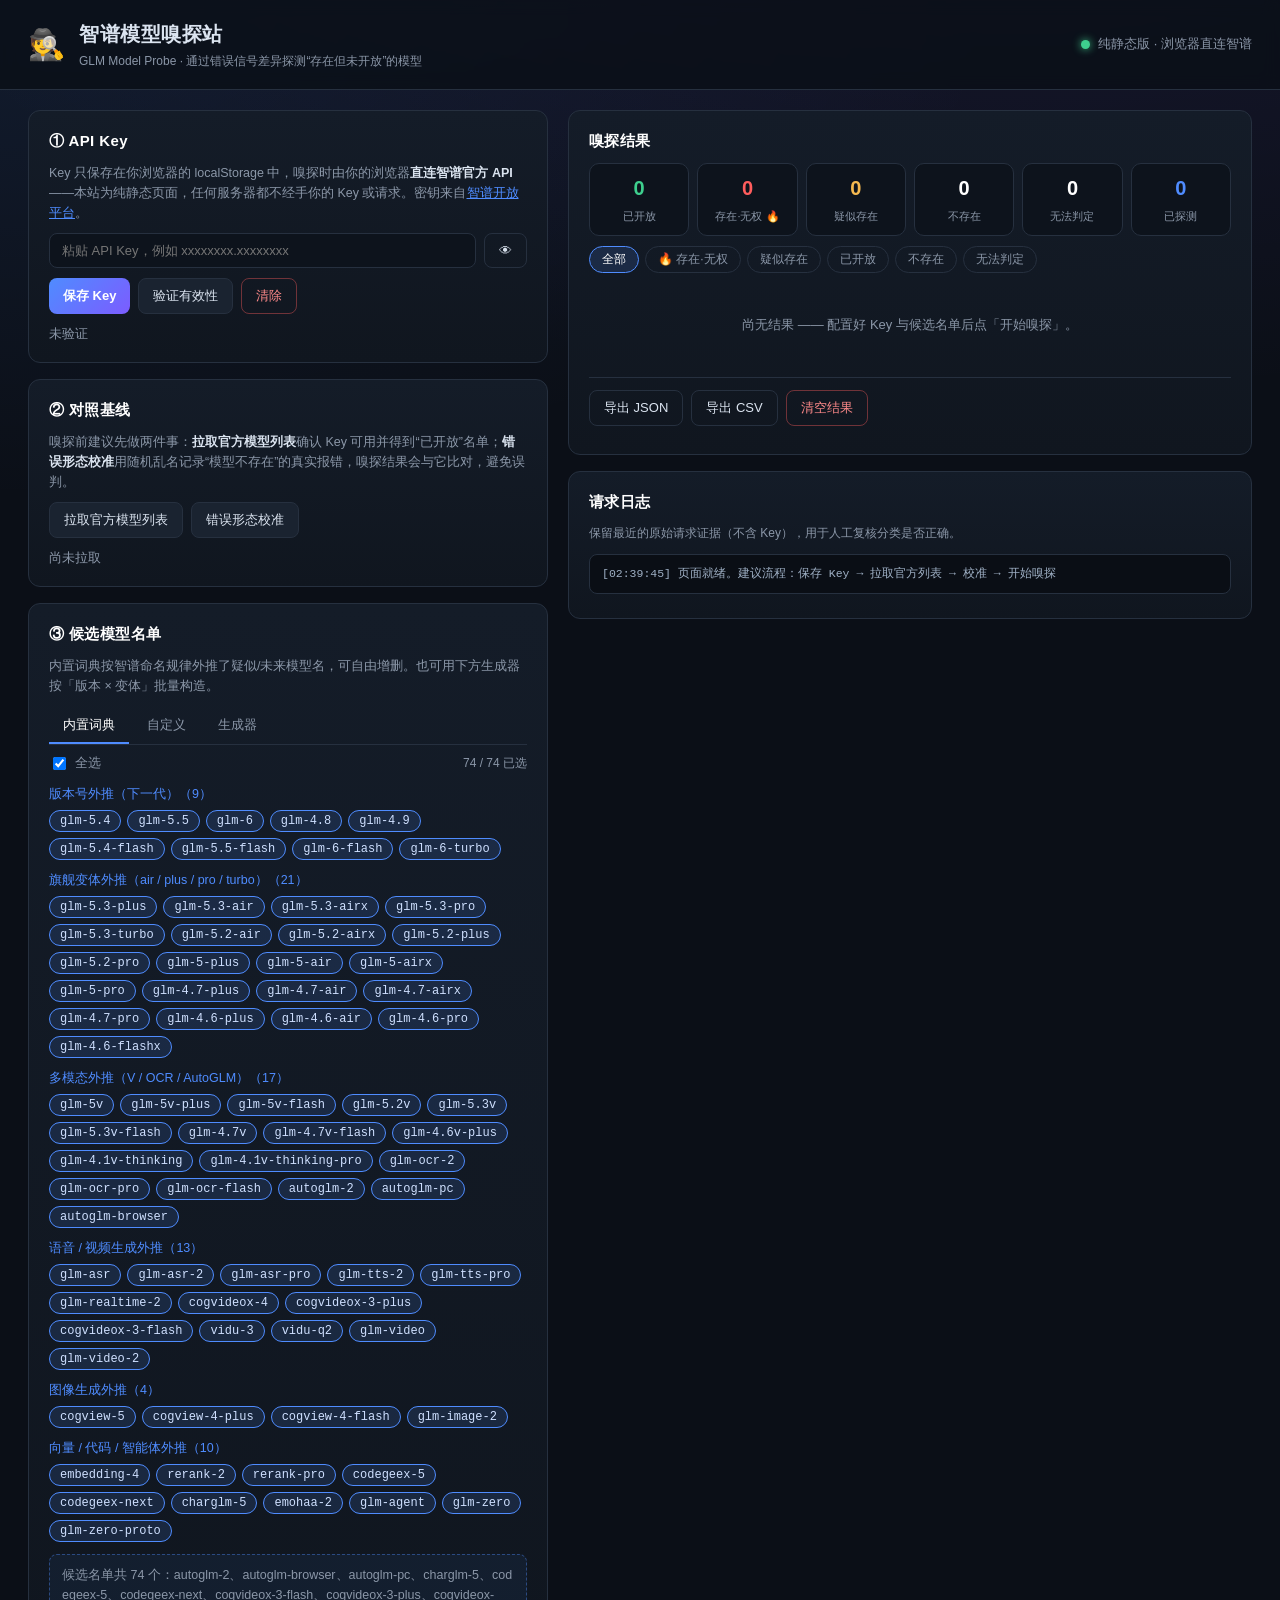
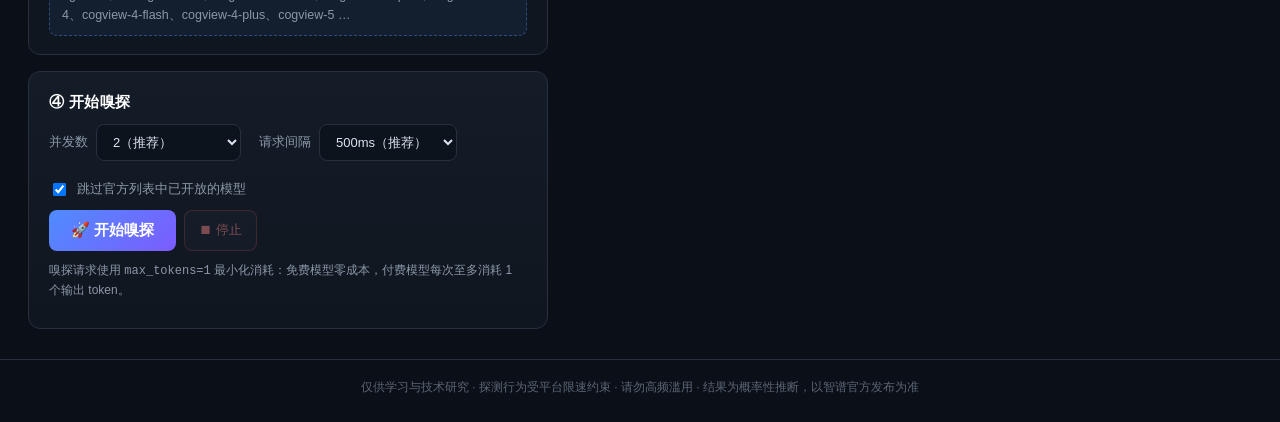
==== index.html @ b208be6b "deploy: static site (site root)" ====
<!DOCTYPE html>
<html lang="zh-CN">
<head>
<meta charset="UTF-8" />
<meta name="viewport" content="width=device-width, initial-scale=1.0" />
<title>智谱模型嗅探站 · GLM Model Probe</title>
<link rel="stylesheet" href="style.css" />
<link rel="icon" href="data:image/svg+xml,<svg xmlns='http://www.w3.org/2000/svg' viewBox='0 0 100 100'><text y='.9em' font-size='90'>🕵️</text></svg>" />
</head>
<body>

<header class="topbar">
  <div class="brand">
    <span class="logo">🕵️</span>
    <div>
      <h1>智谱模型嗅探站</h1>
      <p class="sub">GLM Model Probe · 通过错误信号差异探测“存在但未开放”的模型</p>
    </div>
  </div>
  <div class="conn">
    <span id="connDot" class="dot"></span>
    <span id="connText">连接中…</span>
  </div>
</header>

<main class="layout">

  <!-- 左列：配置与控制 -->
  <section class="col-left">

    <!-- API Key -->
    <div class="card" id="cardKey">
      <h2>① API Key</h2>
      <p class="hint">Key 只保存在你浏览器的 localStorage 中，嗅探时由你的浏览器<b>直连智谱官方 API</b>——本站为纯静态页面，任何服务器都不经手你的 Key 或请求。密钥来自<a href="https://open.bigmodel.cn/usercenter/apikeys" target="_blank" rel="noopener">智谱开放平台</a>。</p>
      <div class="key-row">
        <input id="apiKeyInput" type="password" placeholder="粘贴 API Key，例如 xxxxxxxx.xxxxxxxx" autocomplete="off" spellcheck="false" />
        <button id="toggleKeyBtn" class="btn ghost" title="显示/隐藏">👁</button>
      </div>
      <div class="row-btns">
        <button id="saveKeyBtn" class="btn primary">保存 Key</button>
        <button id="verifyKeyBtn" class="btn">验证有效性</button>
        <button id="clearKeyBtn" class="btn danger ghost">清除</button>
      </div>
      <div id="keyStatus" class="status-line" data-state="idle">未验证</div>
    </div>

    <!-- 对照基线 -->
    <div class="card" id="cardBaseline">
      <h2>② 对照基线</h2>
      <p class="hint">嗅探前建议先做两件事：<b>拉取官方模型列表</b>确认 Key 可用并得到“已开放”名单；<b>错误形态校准</b>用随机乱名记录“模型不存在”的真实报错，嗅探结果会与它比对，避免误判。</p>
      <div class="row-btns">
        <button id="fetchModelsBtn" class="btn">拉取官方模型列表</button>
        <button id="calibrateBtn" class="btn">错误形态校准</button>
      </div>
      <div id="baselineStatus" class="status-line" data-state="idle">尚未拉取</div>
      <div id="openModelsBox" class="chips-box hidden">
        <div class="chips-title">官方列表中的已开放模型（<span id="openModelsCount">0</span>）</div>
        <div id="openModelsChips" class="chips"></div>
      </div>
      <div id="calibBox" class="calib-box hidden">
        <div class="chips-title">“不存在”基线形态（乱名实测）</div>
        <pre id="calibDetail" class="raw-pre"></pre>
      </div>
    </div>

    <!-- 候选名单 -->
    <div class="card" id="cardCandidates">
      <h2>③ 候选模型名单</h2>
      <p class="hint">内置词典按智谱命名规律外推了疑似/未来模型名，可自由增删。也可用下方生成器按「版本 × 变体」批量构造。</p>

      <div class="tabs">
        <button class="tab active" data-tab="builtin">内置词典</button>
        <button class="tab" data-tab="custom">自定义</button>
        <button class="tab" data-tab="gen">生成器</button>
      </div>

      <!-- 内置词典 -->
      <div class="tab-pane active" id="pane-builtin">
        <div class="dict-toolbar">
          <label class="chk"><input type="checkbox" id="selAllBuiltin" checked /> 全选</label>
          <span class="count" id="builtinCount">0 / 0 已选</span>
        </div>
        <div id="builtinGroups"></div>
      </div>

      <!-- 自定义 -->
      <div class="tab-pane" id="pane-custom">
        <p class="hint">每行一个模型名（会自动去重、转小写、去除非法字符）：</p>
        <textarea id="customInput" rows="6" placeholder="glm-5.4&#10;glm-5.5-air&#10;my-secret-model"></textarea>
        <div class="row-btns">
          <button id="applyCustomBtn" class="btn">并入候选名单</button>
          <button id="clearCustomBtn" class="btn ghost danger">清空自定义</button>
        </div>
      </div>

      <!-- 生成器 -->
      <div class="tab-pane" id="pane-gen">
        <p class="hint">基础版本名（逗号或空格分隔）：</p>
        <input id="genBase" type="text" value="glm-5.4, glm-5.5, glm-6" spellcheck="false" />
        <p class="hint">要尝试的变体后缀：</p>
        <div id="genSuffixes" class="chips selectable"></div>
        <div class="row-btns">
          <button id="genPreviewBtn" class="btn ghost">预览</button>
          <button id="genApplyBtn" class="btn">并入候选名单</button>
        </div>
        <div id="genPreview" class="gen-preview hidden"></div>
      </div>

      <div class="cand-summary" id="candSummary">候选名单为空</div>
    </div>

    <!-- 嗅探控制 -->
    <div class="card" id="cardRun">
      <h2>④ 开始嗅探</h2>
      <div class="run-settings">
        <label>并发数
          <select id="concurrency">
            <option value="1">1（最稳妥）</option>
            <option value="2" selected>2（推荐）</option>
            <option value="3">3</option>
            <option value="4">4（易触发限流）</option>
          </select>
        </label>
        <label>请求间隔
          <select id="intervalMs">
            <option value="200">200ms（快）</option>
            <option value="500" selected>500ms（推荐）</option>
            <option value="1000">1s（慢）</option>
            <option value="2000">2s（极慢）</option>
          </select>
        </label>
        <label class="chk"><input type="checkbox" id="skipOpen" checked /> 跳过官方列表中已开放的模型</label>
      </div>
      <div class="row-btns">
        <button id="startBtn" class="btn primary big">🚀 开始嗅探</button>
        <button id="stopBtn" class="btn danger" disabled>⏹ 停止</button>
      </div>
      <div class="progress-wrap hidden" id="progressWrap">
        <div class="progress"><div id="progressBar"></div></div>
        <div class="progress-text" id="progressText">0 / 0</div>
      </div>
      <p class="hint small">嗅探请求使用 <code>max_tokens=1</code> 最小化消耗：免费模型零成本，付费模型每次至多消耗 1 个输出 token。</p>
    </div>

  </section>

  <!-- 右列：结果 -->
  <section class="col-right">

    <div class="card sticky">
      <h2>嗅探结果</h2>
      <div class="stat-grid" id="statGrid">
        <div class="stat s-open"><b id="statOpen">0</b><span>已开放</span></div>
        <div class="stat s-locked"><b id="statLocked">0</b><span>存在·无权 🔥</span></div>
        <div class="stat s-likely"><b id="statLikely">0</b><span>疑似存在</span></div>
        <div class="stat s-notfound"><b id="statNotFound">0</b><span>不存在</span></div>
        <div class="stat s-unknown"><b id="statUnknown">0</b><span>无法判定</span></div>
        <div class="stat s-total"><b id="statTotal">0</b><span>已探测</span></div>
      </div>

      <div class="filters" id="filters">
        <button class="filter active" data-f="all">全部</button>
        <button class="filter f-locked" data-f="locked">🔥 存在·无权</button>
        <button class="filter f-likely" data-f="likely">疑似存在</button>
        <button class="filter f-open" data-f="open">已开放</button>
        <button class="filter f-notfound" data-f="notfound">不存在</button>
        <button class="filter f-unknown" data-f="unknown">无法判定</button>
      </div>

      <div id="resultList" class="result-list"></div>

      <div class="row-btns export-row">
        <button id="exportJsonBtn" class="btn ghost">导出 JSON</button>
        <button id="exportCsvBtn" class="btn ghost">导出 CSV</button>
        <button id="clearResultsBtn" class="btn ghost danger">清空结果</button>
      </div>
    </div>

    <div class="card">
      <h2>请求日志</h2>
      <p class="hint small">保留最近的原始请求证据（不含 Key），用于人工复核分类是否正确。</p>
      <pre id="logBox" class="raw-pre log">等待操作…</pre>
    </div>

  </section>
</main>

<footer class="foot">
  仅供学习与技术研究 · 探测行为受平台限速约束 · 请勿高频滥用 · 结果为概率性推断，以智谱官方发布为准
</footer>

<script src="candidates.js"></script>
<script src="app.js"></script>
</body>
</html>
---- style.css ----
/* 智谱模型嗅探站 —— 深色科技风 */
:root {
  --bg: #0b0f17;
  --bg2: #10161f;
  --card: #141c28;
  --card2: #1a2330;
  --line: #26303f;
  --text: #dbe4f0;
  --dim: #8b97a8;
  --accent: #4f8cff;
  --accent2: #7c5cff;
  --ok: #3ecf8e;
  --warn: #f5b950;
  --fire: #ff5d5d;
  --fire-glow: rgba(255, 93, 93, 0.35);
  --radius: 12px;
}
* { box-sizing: border-box; }
html, body { margin: 0; padding: 0; }
body {
  background: radial-gradient(1200px 600px at 80% -10%, rgba(124, 92, 255, 0.12), transparent),
              radial-gradient(1000px 500px at 0% 0%, rgba(79, 140, 255, 0.10), transparent),
              var(--bg);
  color: var(--text);
  font-family: "PingFang SC", "Microsoft YaHei", "Helvetica Neue", Arial, sans-serif;
  font-size: 14px;
  line-height: 1.6;
}
a { color: var(--accent); }

/* ---------- 顶栏 ---------- */
.topbar {
  display: flex; justify-content: space-between; align-items: center;
  padding: 18px 28px;
  border-bottom: 1px solid var(--line);
  background: rgba(11, 15, 23, 0.8);
  backdrop-filter: blur(8px);
  position: sticky; top: 0; z-index: 10;
}
.brand { display: flex; align-items: center; gap: 14px; }
.logo { font-size: 30px; }
.brand h1 { margin: 0; font-size: 20px; letter-spacing: 0.5px; }
.brand .sub { margin: 2px 0 0; color: var(--dim); font-size: 12px; }
.conn { display: flex; align-items: center; gap: 8px; color: var(--dim); font-size: 13px; }
.dot { width: 9px; height: 9px; border-radius: 50%; background: var(--warn); display: inline-block; }
.dot.ok { background: var(--ok); box-shadow: 0 0 8px var(--ok); }
.dot.err { background: var(--fire); box-shadow: 0 0 8px var(--fire); }

/* ---------- 布局 ---------- */
.layout {
  display: grid; grid-template-columns: minmax(380px, 520px) 1fr;
  gap: 20px; padding: 20px 28px; max-width: 1400px; margin: 0 auto;
  align-items: start;
}
@media (max-width: 980px) { .layout { grid-template-columns: 1fr; } }
.col-left, .col-right { display: flex; flex-direction: column; gap: 16px; min-width: 0; }
.sticky { position: sticky; top: 76px; }

/* ---------- 卡片 ---------- */
.card {
  background: linear-gradient(180deg, var(--card), var(--bg2));
  border: 1px solid var(--line);
  border-radius: var(--radius);
  padding: 18px 20px;
}
.card h2 { margin: 0 0 10px; font-size: 15px; color: #fff; letter-spacing: 0.4px; }
.hint { color: var(--dim); font-size: 12.5px; margin: 4px 0 10px; }
.hint.small { font-size: 12px; }
.hint b { color: var(--text); }

/* ---------- 控件 ---------- */
input[type="text"], input[type="password"], textarea, select {
  width: 100%;
  background: #0d131c;
  border: 1px solid var(--line);
  border-radius: 8px;
  color: var(--text);
  padding: 9px 12px;
  font-size: 13px;
  font-family: inherit;
  outline: none;
  transition: border-color 0.15s;
}
input:focus, textarea:focus { border-color: var(--accent); }
textarea { resize: vertical; font-family: ui-monospace, Menlo, monospace; }
select { width: auto; }
label { color: var(--dim); font-size: 13px; }

.btn {
  background: var(--card2);
  color: var(--text);
  border: 1px solid var(--line);
  border-radius: 8px;
  padding: 8px 14px;
  font-size: 13px;
  cursor: pointer;
  transition: all 0.15s;
  font-family: inherit;
}
.btn:hover:not(:disabled) { border-color: var(--accent); filter: brightness(1.15); }
.btn:disabled { opacity: 0.45; cursor: not-allowed; }
.btn.primary {
  background: linear-gradient(135deg, var(--accent), var(--accent2));
  border: none; color: #fff; font-weight: 600;
}
.btn.primary:hover:not(:disabled) { filter: brightness(1.1); }
.btn.danger { color: #ff8a8a; border-color: rgba(255, 93, 93, 0.4); }
.btn.ghost { background: transparent; }
.btn.big { padding: 11px 22px; font-size: 15px; }
.row-btns { display: flex; gap: 8px; margin: 10px 0; flex-wrap: wrap; }
.key-row { display: flex; gap: 8px; margin: 8px 0 4px; }
.key-row input { flex: 1; }

.status-line { margin-top: 6px; font-size: 12.5px; color: var(--dim); }
.status-line[data-state="ok"] { color: var(--ok); }
.status-line[data-state="err"] { color: var(--fire); }
.status-line[data-state="warn"] { color: var(--warn); }
.status-line[data-state="busy"] { color: var(--accent); }

/* ---------- chips ---------- */
.chips { display: flex; flex-wrap: wrap; gap: 6px; margin: 6px 0; }
.chip {
  background: #0d131c; border: 1px solid var(--line); color: var(--dim);
  border-radius: 999px; padding: 3px 10px; font-size: 12px;
  cursor: pointer; transition: all 0.12s; font-family: ui-monospace, Menlo, monospace;
}
.chip:hover { border-color: var(--accent); color: var(--text); }
.chip.on { background: rgba(79, 140, 255, 0.14); border-color: var(--accent); color: #cfe0ff; }
.chip.static { cursor: default; background: rgba(62, 207, 142, 0.10); border-color: rgba(62, 207, 142, 0.4); color: #b9ecd6; }
.chips-box { margin-top: 10px; max-height: 180px; overflow: auto; }
.chips-title { font-size: 12.5px; color: var(--text); font-weight: 600; margin: 8px 0 4px; }

.dict-toolbar { display: flex; justify-content: space-between; align-items: center; margin-bottom: 4px; }
.chk { display: flex; align-items: center; gap: 6px; cursor: pointer; }
.count { font-size: 12px; color: var(--dim); }
.group { margin: 10px 0; }
.group-title { font-size: 12.5px; color: var(--accent); margin-bottom: 4px; }

/* ---------- tabs ---------- */
.tabs { display: flex; gap: 4px; margin: 12px 0 8px; border-bottom: 1px solid var(--line); }
.tab {
  background: none; border: none; color: var(--dim); padding: 8px 14px;
  cursor: pointer; font-size: 13px; border-bottom: 2px solid transparent; font-family: inherit;
}
.tab.active { color: #fff; border-bottom-color: var(--accent); }
.tab-pane { display: none; }
.tab-pane.active { display: block; }

/* ---------- 生成器 ---------- */
#genBase { margin: 4px 0 8px; }
.gen-preview {
  margin-top: 8px; padding: 10px; background: #0d131c; border: 1px solid var(--line);
  border-radius: 8px; font-size: 12px; color: var(--dim);
  font-family: ui-monospace, Menlo, monospace; white-space: pre-wrap; max-height: 140px; overflow: auto;
}
.cand-summary {
  margin-top: 12px; padding: 10px 12px; background: rgba(79, 140, 255, 0.07);
  border: 1px dashed rgba(79, 140, 255, 0.4); border-radius: 8px;
  font-size: 12.5px; color: var(--dim); word-break: break-all;
}

/* ---------- 运行控制 ---------- */
.run-settings { display: flex; gap: 18px; flex-wrap: wrap; align-items: center; margin: 8px 0; }
.run-settings label { display: flex; align-items: center; gap: 8px; }
.progress-wrap { margin: 10px 0 4px; }
.progress { height: 8px; background: #0d131c; border-radius: 999px; overflow: hidden; }
#progressBar { height: 100%; width: 0; background: linear-gradient(90deg, var(--accent), var(--accent2)); transition: width 0.25s; }
.progress-text { text-align: right; font-size: 12px; color: var(--dim); margin-top: 4px; }

/* ---------- 统计卡 ---------- */
.stat-grid { display: grid; grid-template-columns: repeat(6, 1fr); gap: 8px; margin: 10px 0; }
@media (max-width: 700px) { .stat-grid { grid-template-columns: repeat(3, 1fr); } }
.stat {
  background: #0d131c; border: 1px solid var(--line); border-radius: 10px;
  padding: 8px 4px; text-align: center;
}
.stat b { display: block; font-size: 20px; color: #fff; }
.stat span { font-size: 11px; color: var(--dim); white-space: nowrap; }
.s-locked b { color: var(--fire); }
.s-likely b { color: var(--warn); }
.s-open b { color: var(--ok); }
.s-total b { color: var(--accent); }

/* ---------- 过滤器 ---------- */
.filters { display: flex; gap: 6px; flex-wrap: wrap; margin: 8px 0 12px; }
.filter {
  background: transparent; border: 1px solid var(--line); color: var(--dim);
  border-radius: 999px; padding: 4px 12px; font-size: 12px; cursor: pointer; font-family: inherit;
}
.filter.active { border-color: var(--accent); color: #fff; background: rgba(79, 140, 255, 0.15); }
.filter.f-locked.active { border-color: var(--fire); background: var(--fire-glow); }

/* ---------- 结果列表 ---------- */
.result-list { max-height: 460px; overflow: auto; display: flex; flex-direction: column; gap: 8px; }
.empty { color: var(--dim); text-align: center; padding: 30px 10px; font-size: 13px; }
.result {
  border: 1px solid var(--line); border-radius: 10px; padding: 10px 12px;
  background: #0d131c; animation: fadeIn 0.25s ease;
}
@keyframes fadeIn { from { opacity: 0; transform: translateY(4px); } to { opacity: 1; } }
.result.r-locked { border-color: rgba(255, 93, 93, 0.55); box-shadow: 0 0 14px var(--fire-glow); }
.result.r-likely { border-color: rgba(245, 185, 80, 0.45); }
.r-main { display: flex; align-items: center; gap: 8px; flex-wrap: wrap; }
.r-icon { font-size: 15px; }
.r-name { font-family: ui-monospace, Menlo, monospace; font-size: 14px; color: #fff; font-weight: 600; }
.badge {
  font-size: 11px; border-radius: 999px; padding: 1px 9px;
  border: 1px solid var(--line); color: var(--dim);
}
.b-open { color: var(--ok); border-color: rgba(62, 207, 142, 0.5); }
.b-locked { color: #fff; background: var(--fire-glow); border-color: var(--fire); }
.b-likely { color: var(--warn); border-color: rgba(245, 185, 80, 0.5); }
.b-notfound { color: #6b7686; }
.r-sub { margin-top: 4px; font-size: 11.5px; color: var(--dim); font-family: ui-monospace, Menlo, monospace; word-break: break-all; }
.export-row { margin-top: 12px; border-top: 1px solid var(--line); padding-top: 12px; }

/* ---------- 日志 / 校准 ---------- */
.raw-pre {
  background: #0a0e15; border: 1px solid var(--line); border-radius: 8px;
  padding: 10px 12px; font-size: 11.5px; color: #9fb0c5;
  font-family: ui-monospace, Menlo, Menlo, monospace;
  white-space: pre-wrap; word-break: break-all; max-height: 220px; overflow: auto; margin: 6px 0;
}
.raw-pre.log { max-height: 260px; }
.calib-box { margin-top: 10px; }
.hidden { display: none !important; }

/* ---------- 页脚 ---------- */
.foot {
  text-align: center; color: #5b6675; font-size: 12px;
  padding: 18px 20px 26px; border-top: 1px solid var(--line); margin-top: 10px;
}

/* 滚动条 */
::-webkit-scrollbar { width: 9px; height: 9px; }
::-webkit-scrollbar-thumb { background: #2a3442; border-radius: 8px; }
::-webkit-scrollbar-track { background: transparent; }
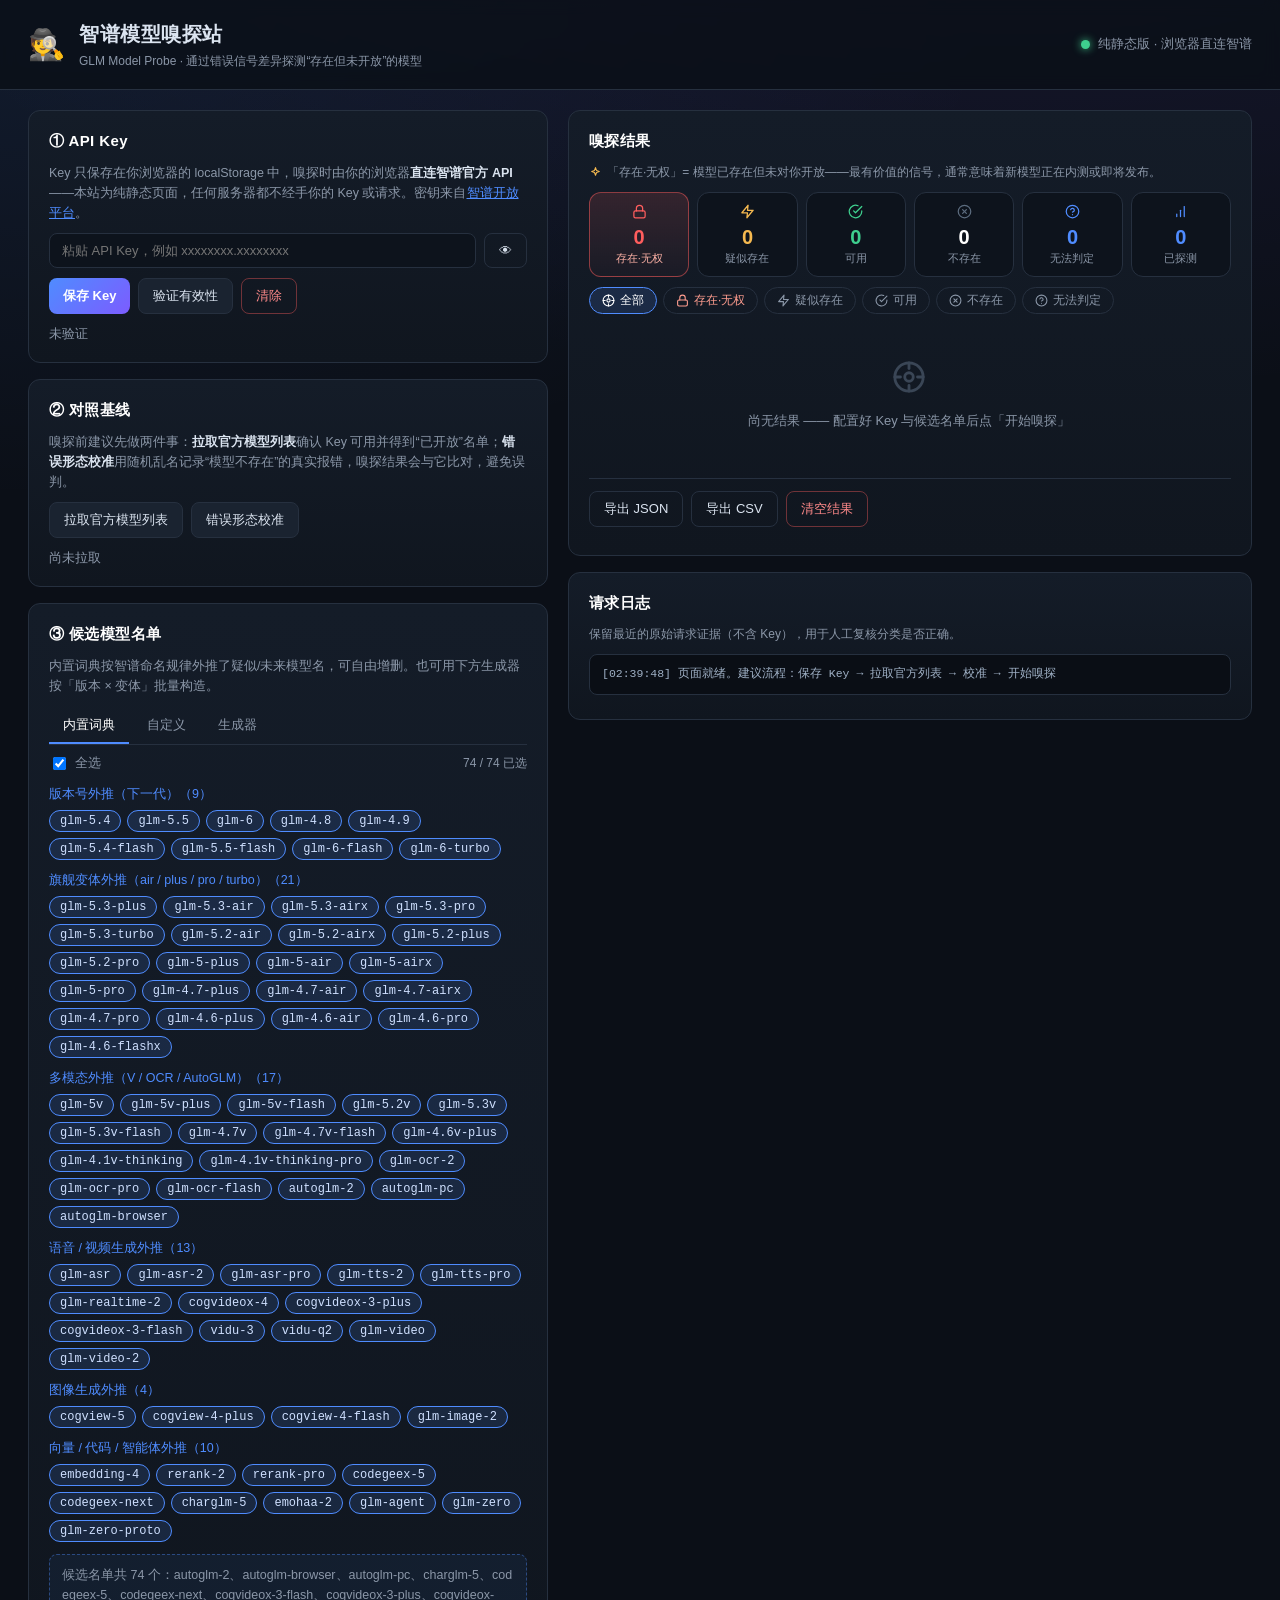
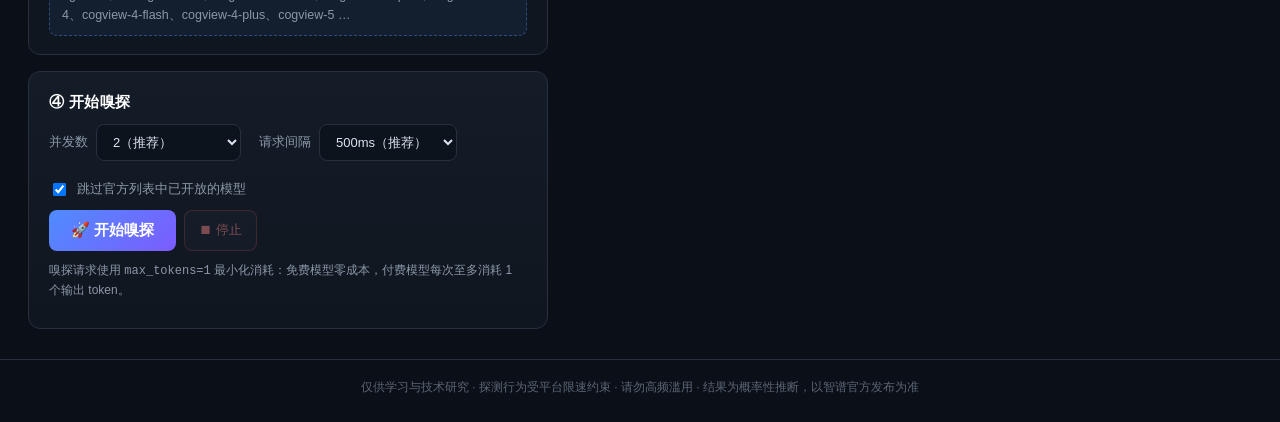
==== commit ed388b6e: "deploy: results UI redesign" ====
--- a/index.html
+++ b/index.html
@@ -149,20 +149,21 @@
 
     <div class="card sticky">
       <h2>嗅探结果</h2>
+      <p class="hint small key-hint"><span class="hint-ic" data-ic="sparkle"></span>「存在·无权」= 模型已存在但未对你开放——最有价值的信号，通常意味着新模型正在内测或即将发布。</p>
       <div class="stat-grid" id="statGrid">
-        <div class="stat s-open"><b id="statOpen">0</b><span>已开放</span></div>
-        <div class="stat s-locked"><b id="statLocked">0</b><span>存在·无权 🔥</span></div>
-        <div class="stat s-likely"><b id="statLikely">0</b><span>疑似存在</span></div>
-        <div class="stat s-notfound"><b id="statNotFound">0</b><span>不存在</span></div>
-        <div class="stat s-unknown"><b id="statUnknown">0</b><span>无法判定</span></div>
-        <div class="stat s-total"><b id="statTotal">0</b><span>已探测</span></div>
+        <div class="stat s-locked"><span class="stat-ic" data-ic="locked"></span><b id="statLocked">0</b><span class="lbl">存在·无权</span></div>
+        <div class="stat s-likely"><span class="stat-ic" data-ic="likely"></span><b id="statLikely">0</b><span class="lbl">疑似存在</span></div>
+        <div class="stat s-open"><span class="stat-ic" data-ic="open"></span><b id="statOpen">0</b><span class="lbl">可用</span></div>
+        <div class="stat s-notfound"><span class="stat-ic" data-ic="notfound"></span><b id="statNotFound">0</b><span class="lbl">不存在</span></div>
+        <div class="stat s-unknown"><span class="stat-ic" data-ic="unknown"></span><b id="statUnknown">0</b><span class="lbl">无法判定</span></div>
+        <div class="stat s-total"><span class="stat-ic" data-ic="total"></span><b id="statTotal">0</b><span class="lbl">已探测</span></div>
       </div>
 
       <div class="filters" id="filters">
         <button class="filter active" data-f="all">全部</button>
-        <button class="filter f-locked" data-f="locked">🔥 存在·无权</button>
+        <button class="filter f-locked" data-f="locked">存在·无权</button>
         <button class="filter f-likely" data-f="likely">疑似存在</button>
-        <button class="filter f-open" data-f="open">已开放</button>
+        <button class="filter f-open" data-f="open">可用</button>
         <button class="filter f-notfound" data-f="notfound">不存在</button>
         <button class="filter f-unknown" data-f="unknown">无法判定</button>
       </div>
--- a/style.css
+++ b/style.css
@@ -171,47 +171,119 @@
 .stat-grid { display: grid; grid-template-columns: repeat(6, 1fr); gap: 8px; margin: 10px 0; }
 @media (max-width: 700px) { .stat-grid { grid-template-columns: repeat(3, 1fr); } }
 .stat {
-  background: #0d131c; border: 1px solid var(--line); border-radius: 10px;
-  padding: 8px 4px; text-align: center;
-}
-.stat b { display: block; font-size: 20px; color: #fff; }
-.stat span { font-size: 11px; color: var(--dim); white-space: nowrap; }
-.s-locked b { color: var(--fire); }
-.s-likely b { color: var(--warn); }
-.s-open b { color: var(--ok); }
-.s-total b { color: var(--accent); }
+  position: relative; overflow: hidden;
+  background: #0d131c; border: 1px solid var(--line); border-radius: 12px;
+  padding: 10px 4px 9px; text-align: center;
+}
+.stat-ic { display: inline-flex; color: #5b6b7e; margin-bottom: 3px; }
+.stat-ic svg { width: 15px; height: 15px; }
+.stat b { display: block; font-size: 20px; color: #fff; line-height: 1.15; }
+.stat .lbl { display: block; font-size: 11px; color: var(--dim); white-space: nowrap; margin-top: 1px; }
+.s-locked {
+  border-color: rgba(255, 93, 93, 0.5);
+  background: linear-gradient(180deg, rgba(255, 93, 93, 0.14), rgba(255, 93, 93, 0.03));
+}
+.s-locked .stat-ic, .s-locked b { color: var(--fire); }
+.s-locked .lbl { color: #ffb3a7; }
+.s-likely .stat-ic, .s-likely b { color: var(--warn); }
+.s-open .stat-ic, .s-open b { color: var(--ok); }
+.s-unknown .stat-ic, .s-unknown b { color: var(--accent); }
+.s-total .stat-ic, .s-total b { color: var(--accent); }
 
 /* ---------- 过滤器 ---------- */
 .filters { display: flex; gap: 6px; flex-wrap: wrap; margin: 8px 0 12px; }
 .filter {
   background: transparent; border: 1px solid var(--line); color: var(--dim);
   border-radius: 999px; padding: 4px 12px; font-size: 12px; cursor: pointer; font-family: inherit;
-}
+  display: inline-flex; align-items: center; gap: 5px;
+}
+.filter .fic { display: inline-flex; }
+.filter .fic svg { width: 13px; height: 13px; }
 .filter.active { border-color: var(--accent); color: #fff; background: rgba(79, 140, 255, 0.15); }
-.filter.f-locked.active { border-color: var(--fire); background: var(--fire-glow); }
+.filter.f-locked { color: #ff9d8f; }
+.filter.f-locked.active { border-color: var(--fire); color: #fff; background: var(--fire-glow); }
+
+/* 结果区价值提示行 */
+.key-hint { display: flex; align-items: center; gap: 5px; margin: 2px 0 4px; }
+.hint-ic { display: inline-flex; color: var(--warn); flex: none; }
+.hint-ic svg { width: 13px; height: 13px; }
 
 /* ---------- 结果列表 ---------- */
-.result-list { max-height: 460px; overflow: auto; display: flex; flex-direction: column; gap: 8px; }
-.empty { color: var(--dim); text-align: center; padding: 30px 10px; font-size: 13px; }
+.result-list { max-height: 460px; overflow: auto; display: flex; flex-direction: column; gap: 8px; padding-right: 2px; }
+.empty {
+  color: var(--dim); text-align: center; padding: 34px 10px; font-size: 13px;
+  display: flex; flex-direction: column; align-items: center; gap: 10px;
+}
+.empty .empty-ic { color: #3a4656; }
+.empty .empty-ic svg { width: 34px; height: 34px; }
+
 .result {
-  border: 1px solid var(--line); border-radius: 10px; padding: 10px 12px;
+  display: grid; grid-template-columns: 38px 1fr; gap: 12px; align-items: flex-start;
+  border: 1px solid var(--line); border-radius: 12px; padding: 12px 14px;
   background: #0d131c; animation: fadeIn 0.25s ease;
 }
 @keyframes fadeIn { from { opacity: 0; transform: translateY(4px); } to { opacity: 1; } }
-.result.r-locked { border-color: rgba(255, 93, 93, 0.55); box-shadow: 0 0 14px var(--fire-glow); }
-.result.r-likely { border-color: rgba(245, 185, 80, 0.45); }
-.r-main { display: flex; align-items: center; gap: 8px; flex-wrap: wrap; }
-.r-icon { font-size: 15px; }
+
+/* 图标块 */
+.r-tile {
+  width: 38px; height: 38px; border-radius: 10px; flex: none;
+  display: flex; align-items: center; justify-content: center;
+  background: #1a2330; color: var(--dim);
+}
+.r-tile svg { width: 19px; height: 19px; }
+.r-open .r-tile { background: rgba(62, 207, 142, 0.12); color: var(--ok); }
+.r-locked .r-tile {
+  background: linear-gradient(135deg, #ff5d5d, #f5b950); color: #fff;
+  box-shadow: 0 2px 12px rgba(255, 93, 93, 0.35);
+}
+.r-likely .r-tile { background: rgba(245, 185, 80, 0.12); color: var(--warn); }
+.r-notfound .r-tile { background: #161c26; color: #6b7686; }
+.r-unknown .r-tile { background: rgba(79, 140, 255, 0.10); color: var(--accent); }
+
+/* 「存在·无权」卡片：渐变描边 + 辉光，强调内测发现 */
+.result.r-locked {
+  border: 1px solid transparent;
+  background:
+    linear-gradient(180deg, #1a1216, #130e13) padding-box,
+    linear-gradient(135deg, rgba(255, 93, 93, 0.85), rgba(245, 185, 80, 0.55)) border-box;
+  box-shadow: 0 0 20px rgba(255, 93, 93, 0.20);
+}
+.result.r-likely { border-color: rgba(245, 185, 80, 0.4); }
+
+.r-body { min-width: 0; }
+.r-head { display: flex; align-items: center; gap: 8px; flex-wrap: wrap; }
 .r-name { font-family: ui-monospace, Menlo, monospace; font-size: 14px; color: #fff; font-weight: 600; }
+
 .badge {
-  font-size: 11px; border-radius: 999px; padding: 1px 9px;
-  border: 1px solid var(--line); color: var(--dim);
-}
-.b-open { color: var(--ok); border-color: rgba(62, 207, 142, 0.5); }
-.b-locked { color: #fff; background: var(--fire-glow); border-color: var(--fire); }
-.b-likely { color: var(--warn); border-color: rgba(245, 185, 80, 0.5); }
+  font-size: 11px; border-radius: 999px; padding: 2px 10px;
+  border: 1px solid var(--line); color: var(--dim); font-weight: 500;
+}
+.b-open { color: var(--ok); border-color: rgba(62, 207, 142, 0.45); background: rgba(62, 207, 142, 0.08); }
+.b-locked { color: #ffd9d0; border-color: rgba(255, 93, 93, 0.6); background: rgba(255, 93, 93, 0.16); }
+.b-likely { color: var(--warn); border-color: rgba(245, 185, 80, 0.45); background: rgba(245, 185, 80, 0.08); }
 .b-notfound { color: #6b7686; }
-.r-sub { margin-top: 4px; font-size: 11.5px; color: var(--dim); font-family: ui-monospace, Menlo, monospace; word-break: break-all; }
+.b-unknown { color: var(--accent); border-color: rgba(79, 140, 255, 0.4); }
+
+/* 内测标签：流光渐变 */
+.hot-tag {
+  display: inline-flex; align-items: center; gap: 4px;
+  font-size: 11px; padding: 2px 10px; border-radius: 999px;
+  color: #fff; font-style: normal; font-weight: 600;
+  background: linear-gradient(120deg, #ff5d5d, #f5b950, #ff5d5d);
+  background-size: 200% 100%;
+  animation: shimmer 2.4s linear infinite;
+}
+.hot-tag svg { width: 11px; height: 11px; }
+@keyframes shimmer { from { background-position: 0% 0; } to { background-position: 200% 0; } }
+
+/* 证据 chips 与消息行 */
+.r-chips { display: flex; gap: 6px; flex-wrap: wrap; margin-top: 7px; }
+.pchip {
+  font-family: ui-monospace, Menlo, monospace; font-size: 10.5px; color: #93a3b8;
+  background: #0a0f16; border: 1px solid var(--line); padding: 1px 8px; border-radius: 6px;
+}
+.r-msg { margin-top: 6px; font-size: 12px; color: #8b97a8; word-break: break-all; }
+.r-locked .r-msg { color: #d9a29a; }
 .export-row { margin-top: 12px; border-top: 1px solid var(--line); padding-top: 12px; }
 
 /* ---------- 日志 / 校准 ---------- */
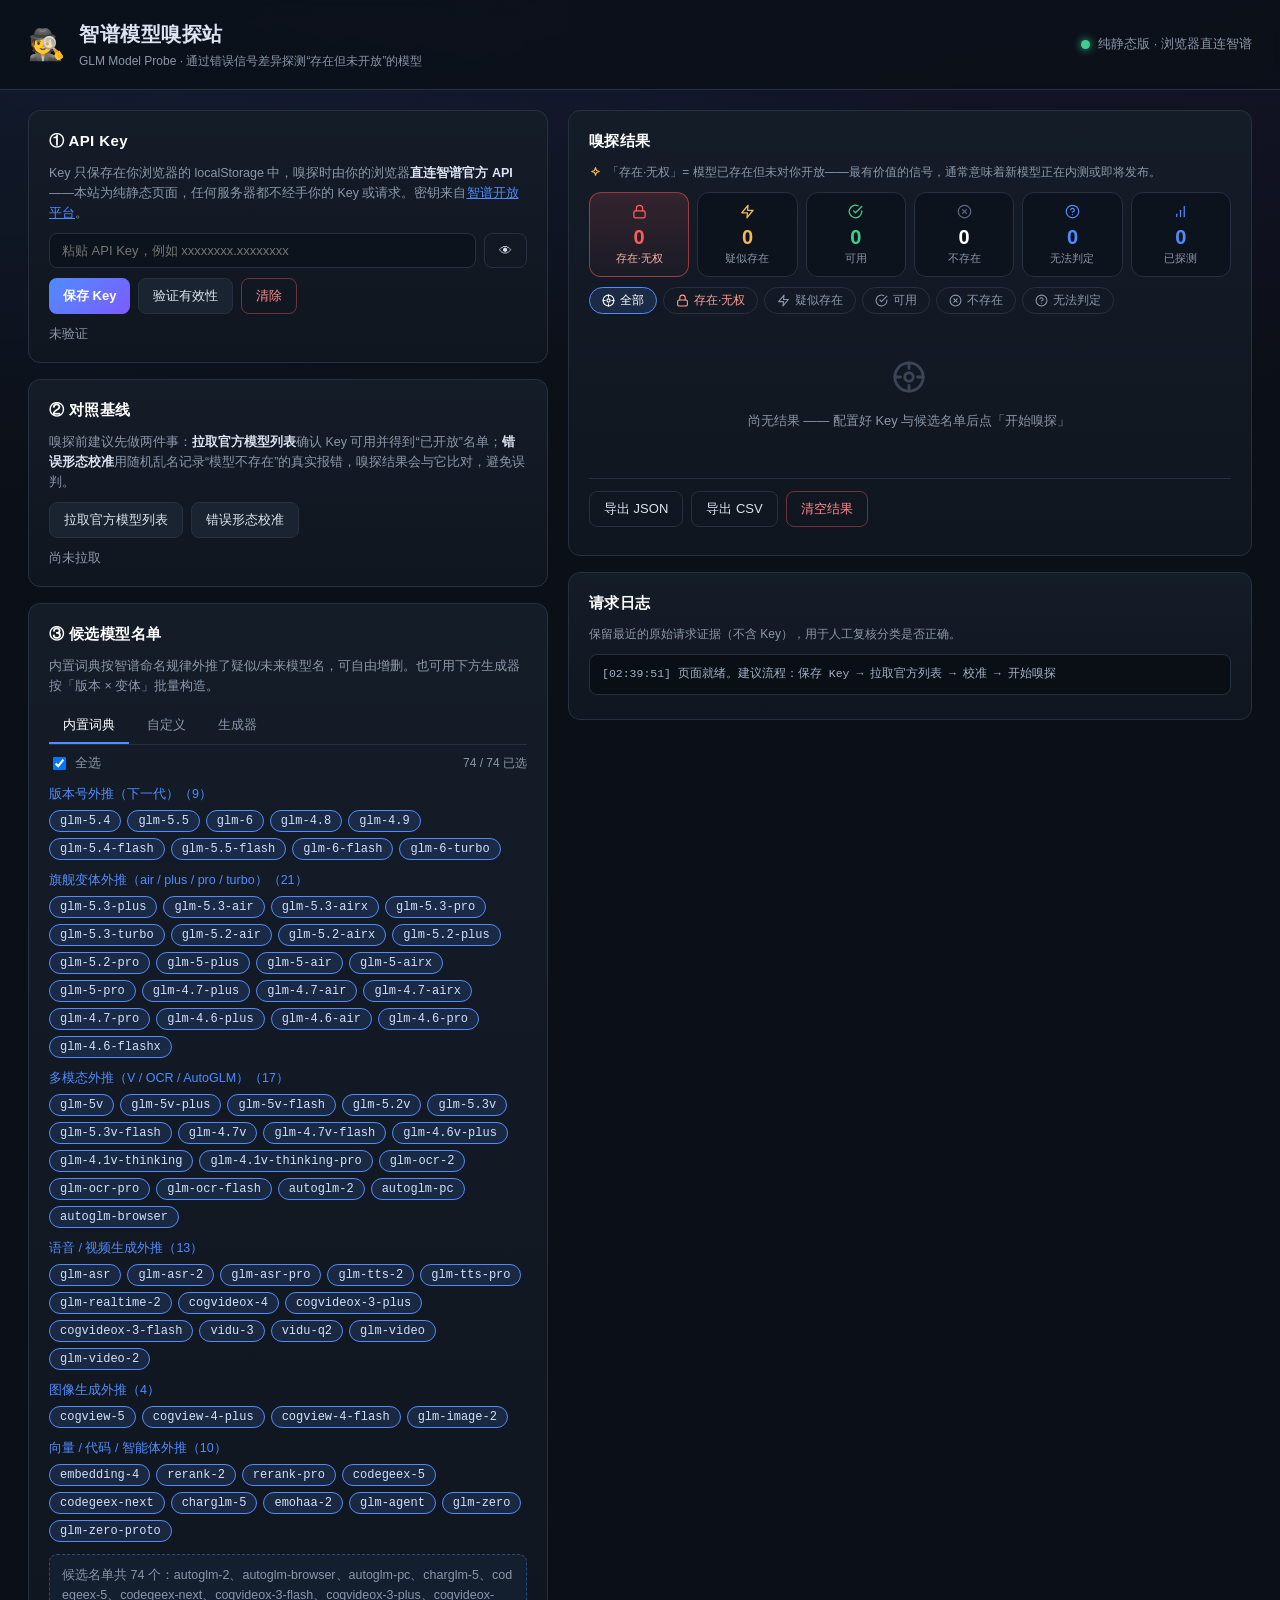
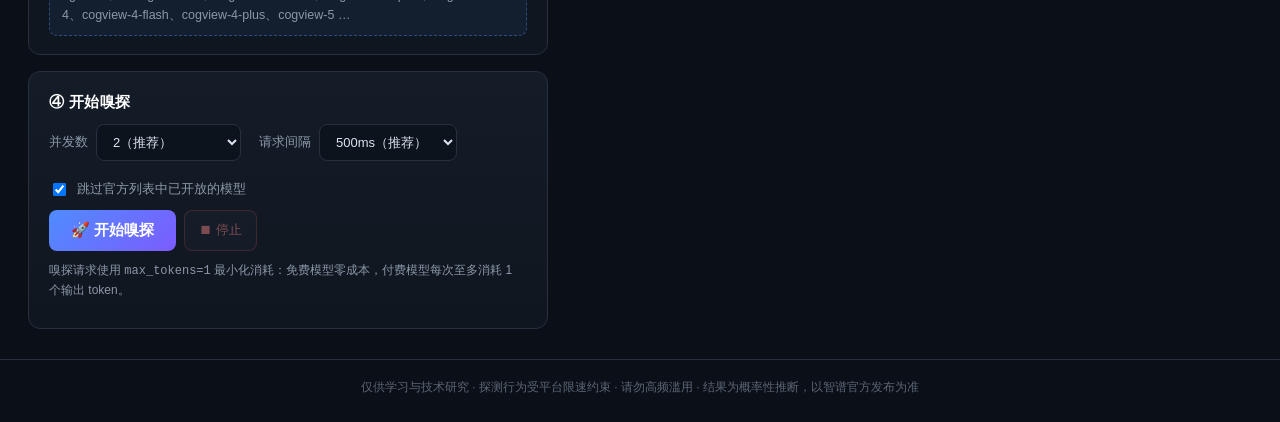
==== commit f66e3c06: "deploy: link update" ====
--- a/index.html
+++ b/index.html
@@ -31,7 +31,7 @@
     <!-- API Key -->
     <div class="card" id="cardKey">
       <h2>① API Key</h2>
-      <p class="hint">Key 只保存在你浏览器的 localStorage 中，嗅探时由你的浏览器<b>直连智谱官方 API</b>——本站为纯静态页面，任何服务器都不经手你的 Key 或请求。密钥来自<a href="https://open.bigmodel.cn/usercenter/apikeys" target="_blank" rel="noopener">智谱开放平台</a>。</p>
+      <p class="hint">Key 只保存在你浏览器的 localStorage 中，嗅探时由你的浏览器<b>直连智谱官方 API</b>——本站为纯静态页面，任何服务器都不经手你的 Key 或请求。密钥来自<a href="https://www.bigmodel.cn/apikey/platform" target="_blank" rel="noopener">智谱开放平台</a>。</p>
       <div class="key-row">
         <input id="apiKeyInput" type="password" placeholder="粘贴 API Key，例如 xxxxxxxx.xxxxxxxx" autocomplete="off" spellcheck="false" />
         <button id="toggleKeyBtn" class="btn ghost" title="显示/隐藏">👁</button>
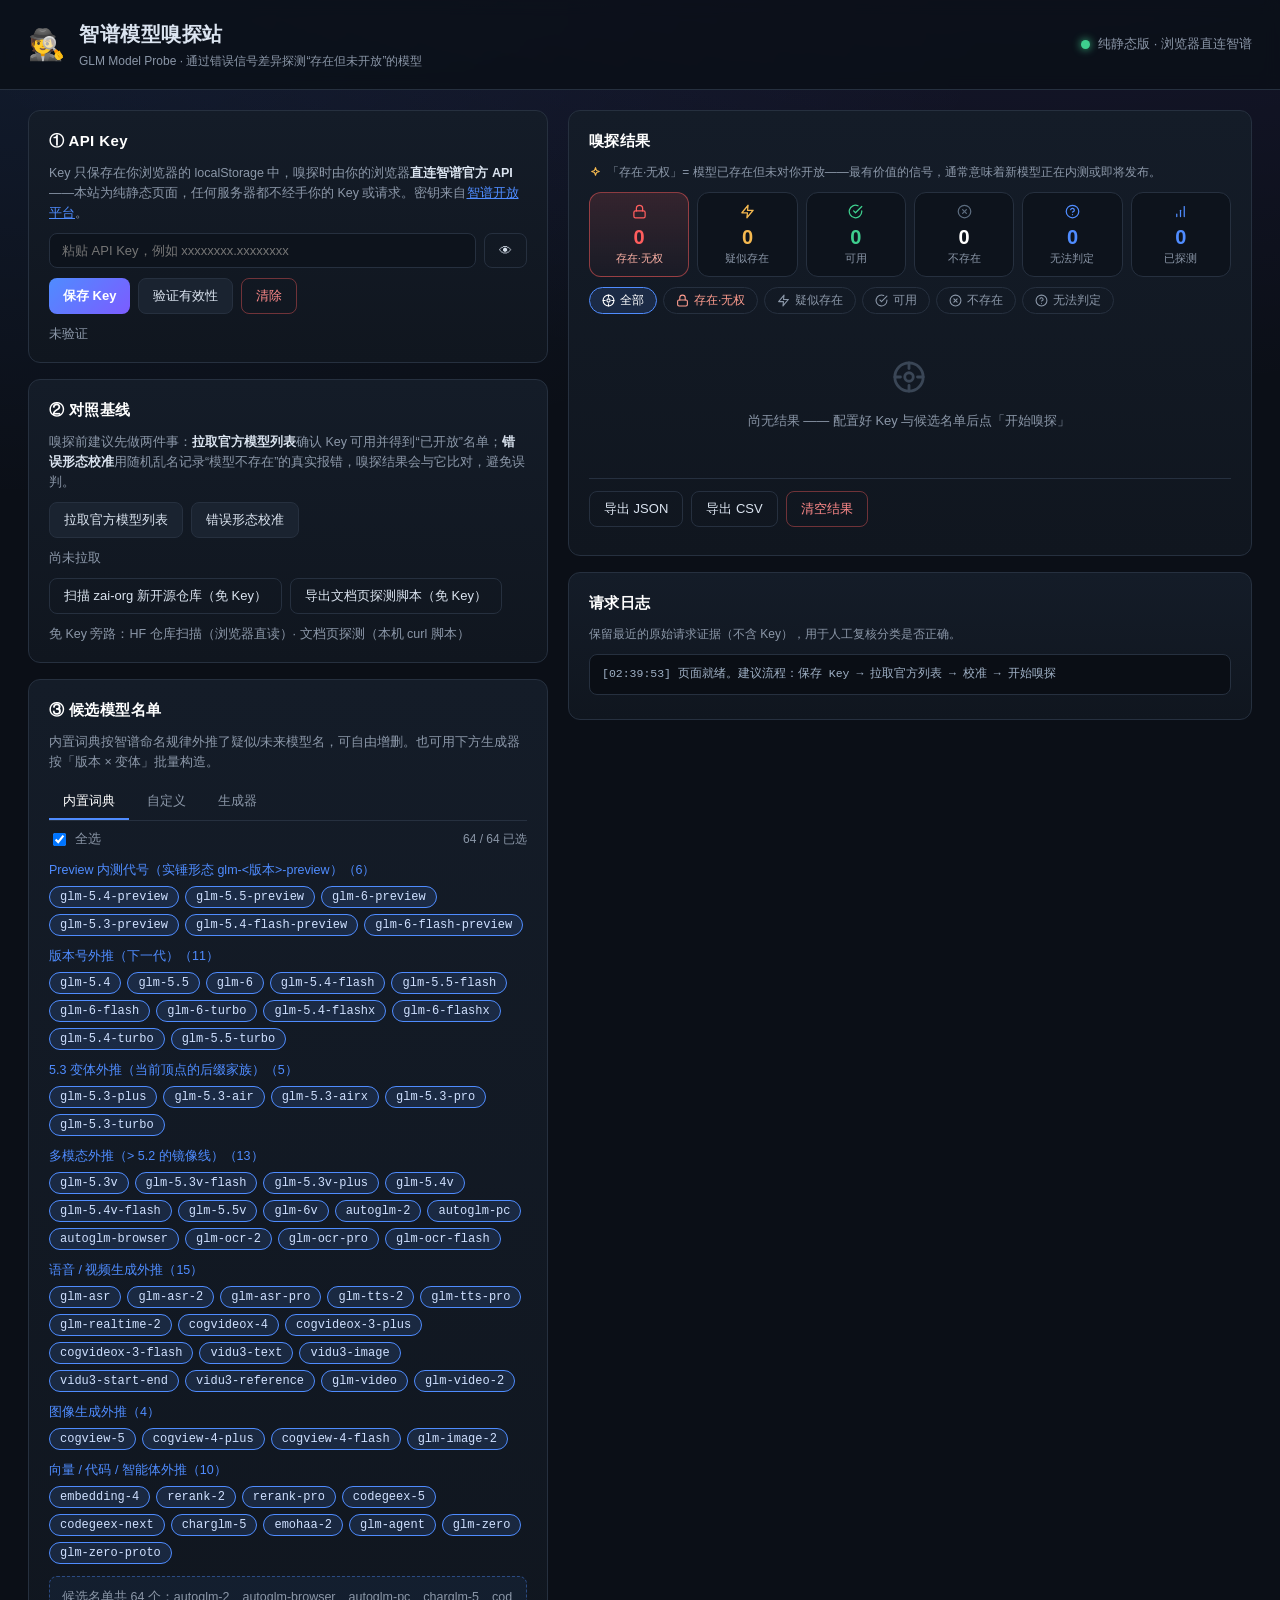
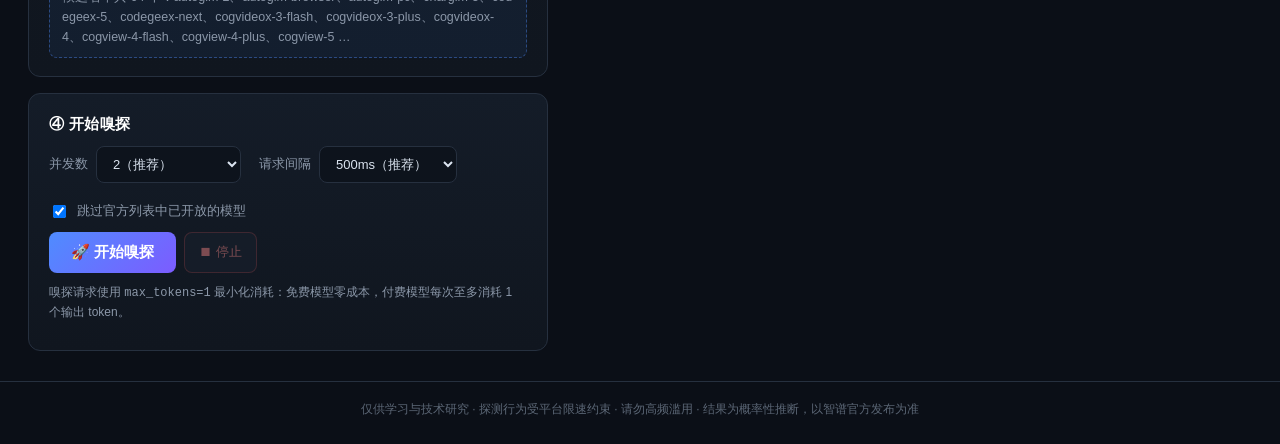
==== commit f918b121: "deploy: update site" ====
--- a/index.html
+++ b/index.html
@@ -53,6 +53,19 @@
         <button id="calibrateBtn" class="btn">错误形态校准</button>
       </div>
       <div id="baselineStatus" class="status-line" data-state="idle">尚未拉取</div>
+      <div class="row-btns">
+        <button id="hfWatchBtn" class="btn ghost">扫描 zai-org 新开源仓库（免 Key）</button>
+        <button id="exportDocsProbeBtn" class="btn ghost">导出文档页探测脚本（免 Key）</button>
+      </div>
+      <div id="hfStatus" class="status-line" data-state="idle">免 Key 旁路：HF 仓库扫描（浏览器直读）· 文档页探测（本机 curl 脚本）</div>
+      <div id="hfModelsBox" class="chips-box hidden">
+        <div class="chips-title">HuggingFace zai-org 最近仓库（悬停看创建时间与可试 API 名，橙色 = 30 天内新增）</div>
+        <div id="hfModelsChips" class="chips"></div>
+      </div>
+      <div id="openDiffBox" class="chips-box hidden">
+        <div class="chips-title">⚠️ 官方列表新增、内置词典未收录（以拉取结果为准，建议更新 OPEN_MODELS_SEED）</div>
+        <div id="openDiffChips" class="chips"></div>
+      </div>
       <div id="openModelsBox" class="chips-box hidden">
         <div class="chips-title">官方列表中的已开放模型（<span id="openModelsCount">0</span>）</div>
         <div id="openModelsChips" class="chips"></div>
--- a/style.css
+++ b/style.css
@@ -127,6 +127,8 @@
 .chip:hover { border-color: var(--accent); color: var(--text); }
 .chip.on { background: rgba(79, 140, 255, 0.14); border-color: var(--accent); color: #cfe0ff; }
 .chip.static { cursor: default; background: rgba(62, 207, 142, 0.10); border-color: rgba(62, 207, 142, 0.4); color: #b9ecd6; }
+/* 醒目 chip：官方列表新增 / HF 30 天内新仓库等需要人工关注的名字 */
+.chip.fresh { background: rgba(245, 185, 80, 0.13); border-color: rgba(245, 185, 80, 0.55); color: #ffd9a0; }
 .chips-box { margin-top: 10px; max-height: 180px; overflow: auto; }
 .chips-title { font-size: 12.5px; color: var(--text); font-weight: 600; margin: 8px 0 4px; }
 
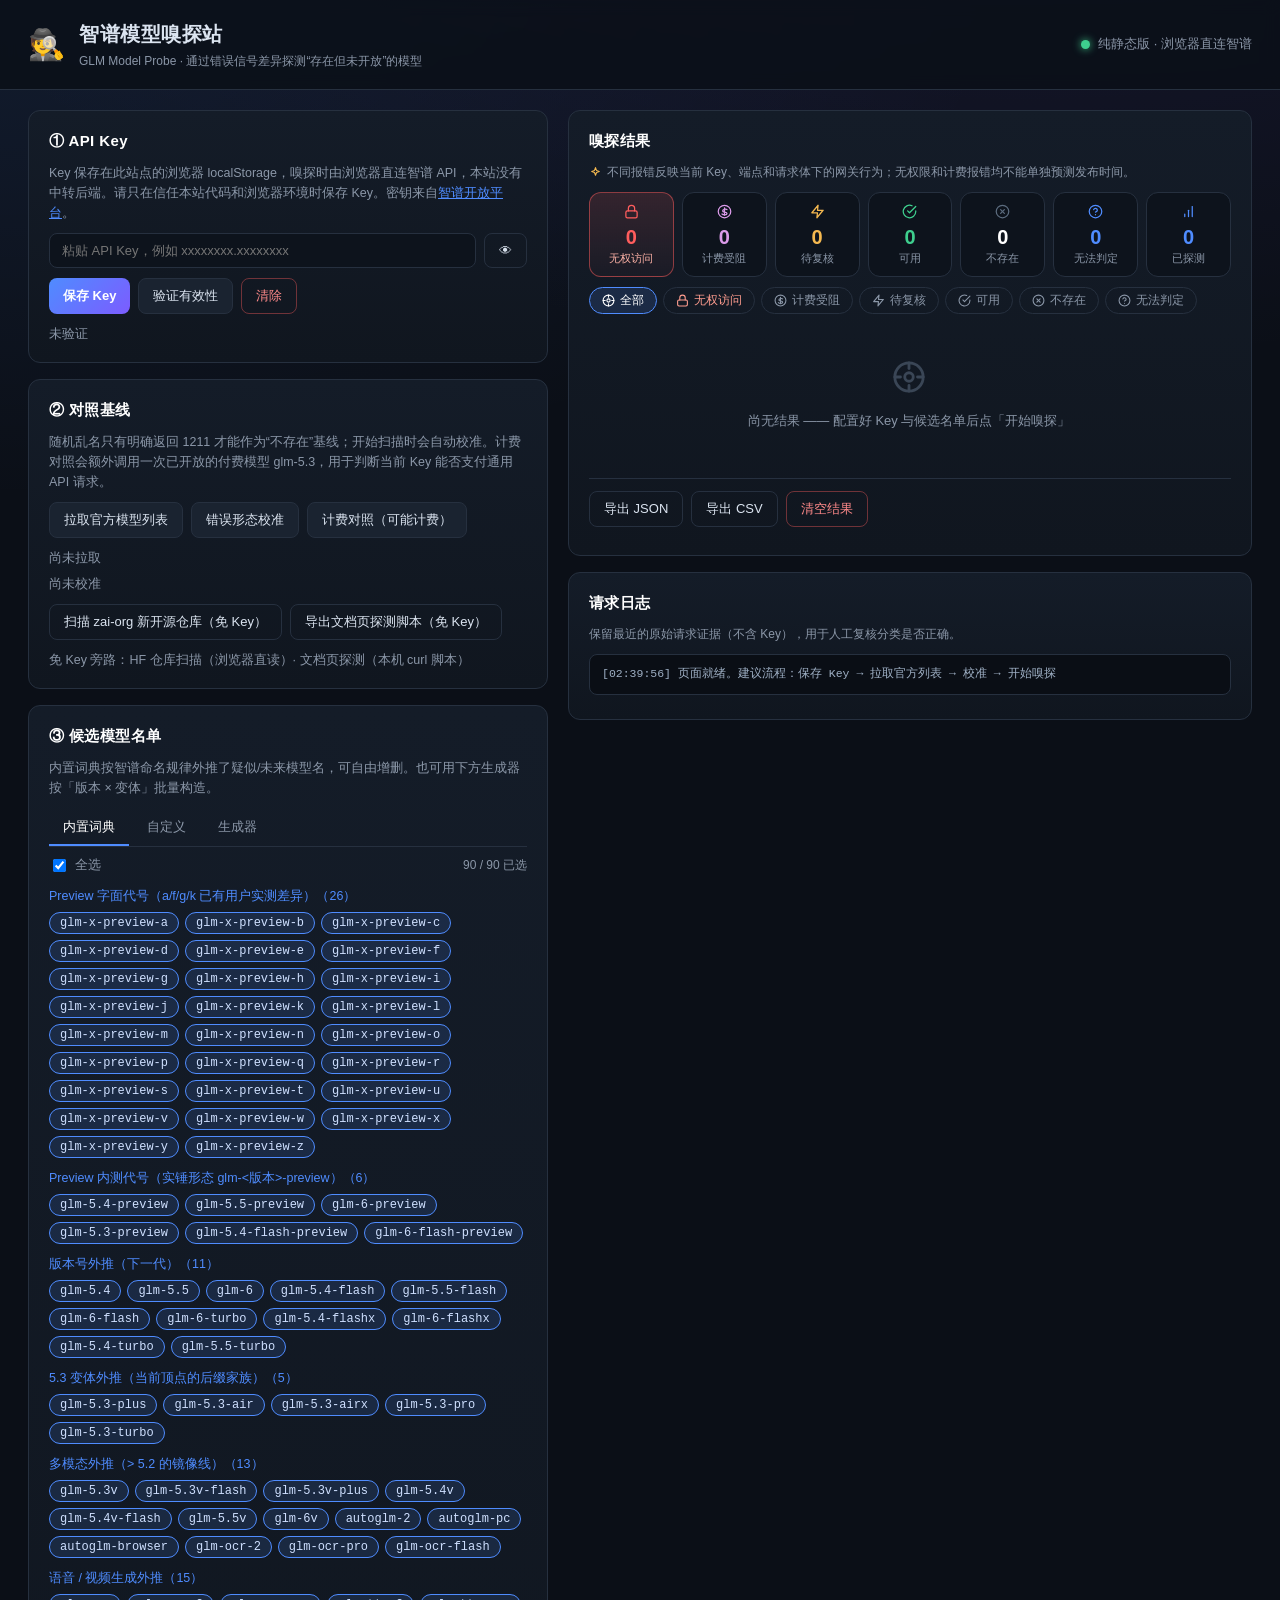
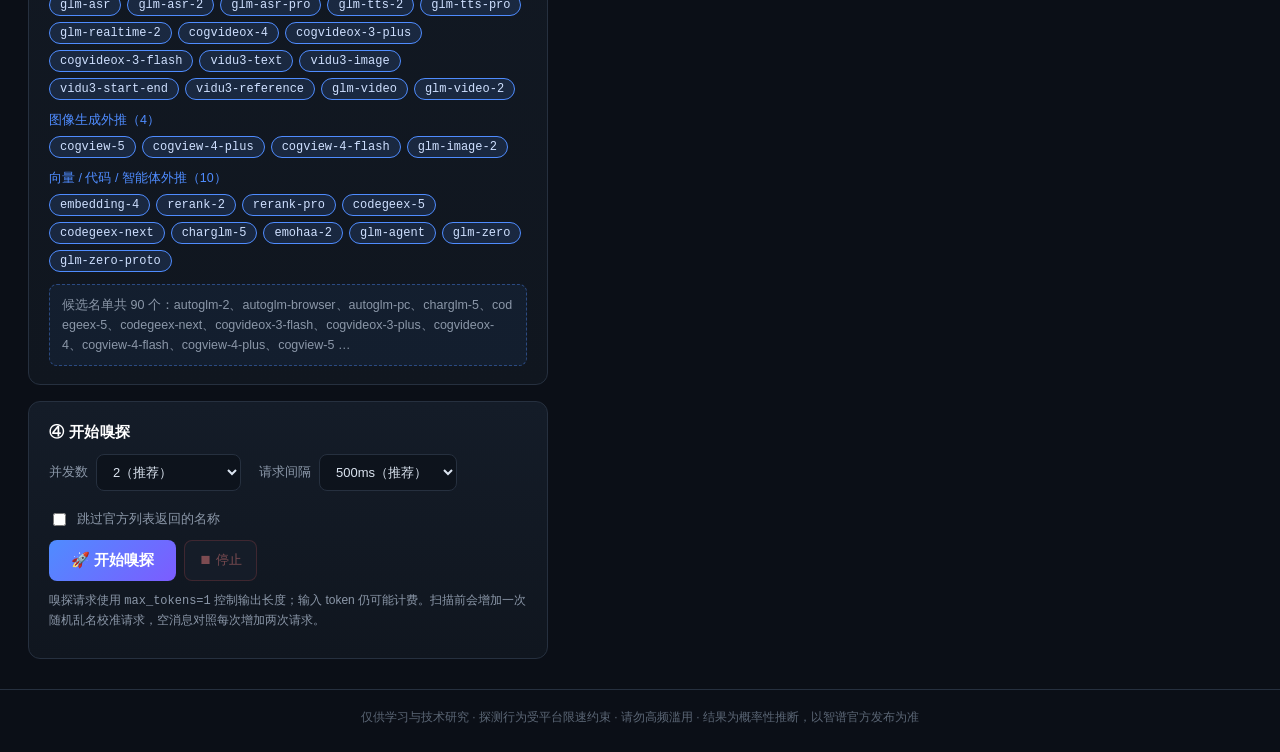
==== commit aa2297a1: "deploy: publish hardened model probe" ====
--- a/index.html
+++ b/index.html
@@ -31,7 +31,7 @@
     <!-- API Key -->
     <div class="card" id="cardKey">
       <h2>① API Key</h2>
-      <p class="hint">Key 只保存在你浏览器的 localStorage 中，嗅探时由你的浏览器<b>直连智谱官方 API</b>——本站为纯静态页面，任何服务器都不经手你的 Key 或请求。密钥来自<a href="https://www.bigmodel.cn/apikey/platform" target="_blank" rel="noopener">智谱开放平台</a>。</p>
+      <p class="hint">Key 保存在此站点的浏览器 localStorage，嗅探时由浏览器直连智谱 API，本站没有中转后端。请只在信任本站代码和浏览器环境时保存 Key。密钥来自<a href="https://www.bigmodel.cn/apikey/platform" target="_blank" rel="noopener">智谱开放平台</a>。</p>
       <div class="key-row">
         <input id="apiKeyInput" type="password" placeholder="粘贴 API Key，例如 xxxxxxxx.xxxxxxxx" autocomplete="off" spellcheck="false" />
         <button id="toggleKeyBtn" class="btn ghost" title="显示/隐藏">👁</button>
@@ -47,12 +47,14 @@
     <!-- 对照基线 -->
     <div class="card" id="cardBaseline">
       <h2>② 对照基线</h2>
-      <p class="hint">嗅探前建议先做两件事：<b>拉取官方模型列表</b>确认 Key 可用并得到“已开放”名单；<b>错误形态校准</b>用随机乱名记录“模型不存在”的真实报错，嗅探结果会与它比对，避免误判。</p>
+      <p class="hint">随机乱名只有明确返回 1211 才能作为“不存在”基线；开始扫描时会自动校准。计费对照会额外调用一次已开放的付费模型 glm-5.3，用于判断当前 Key 能否支付通用 API 请求。</p>
       <div class="row-btns">
         <button id="fetchModelsBtn" class="btn">拉取官方模型列表</button>
         <button id="calibrateBtn" class="btn">错误形态校准</button>
+        <button id="billingBtn" class="btn">计费对照（可能计费）</button>
       </div>
       <div id="baselineStatus" class="status-line" data-state="idle">尚未拉取</div>
+      <div id="billingStatus" class="status-line" data-state="idle">尚未校准</div>
       <div class="row-btns">
         <button id="hfWatchBtn" class="btn ghost">扫描 zai-org 新开源仓库（免 Key）</button>
         <button id="exportDocsProbeBtn" class="btn ghost">导出文档页探测脚本（免 Key）</button>
@@ -67,7 +69,7 @@
         <div id="openDiffChips" class="chips"></div>
       </div>
       <div id="openModelsBox" class="chips-box hidden">
-        <div class="chips-title">官方列表中的已开放模型（<span id="openModelsCount">0</span>）</div>
+        <div class="chips-title">官方列表返回的模型（<span id="openModelsCount">0</span>）</div>
         <div id="openModelsChips" class="chips"></div>
       </div>
       <div id="calibBox" class="calib-box hidden">
@@ -142,7 +144,7 @@
             <option value="2000">2s（极慢）</option>
           </select>
         </label>
-        <label class="chk"><input type="checkbox" id="skipOpen" checked /> 跳过官方列表中已开放的模型</label>
+        <label class="chk"><input type="checkbox" id="skipOpen" /> 跳过官方列表返回的名称</label>
       </div>
       <div class="row-btns">
         <button id="startBtn" class="btn primary big">🚀 开始嗅探</button>
@@ -152,7 +154,7 @@
         <div class="progress"><div id="progressBar"></div></div>
         <div class="progress-text" id="progressText">0 / 0</div>
       </div>
-      <p class="hint small">嗅探请求使用 <code>max_tokens=1</code> 最小化消耗：免费模型零成本，付费模型每次至多消耗 1 个输出 token。</p>
+      <p class="hint small">嗅探请求使用 <code>max_tokens=1</code> 控制输出长度；输入 token 仍可能计费。扫描前会增加一次随机乱名校准请求，空消息对照每次增加两次请求。</p>
     </div>
 
   </section>
@@ -162,10 +164,11 @@
 
     <div class="card sticky">
       <h2>嗅探结果</h2>
-      <p class="hint small key-hint"><span class="hint-ic" data-ic="sparkle"></span>「存在·无权」= 模型已存在但未对你开放——最有价值的信号，通常意味着新模型正在内测或即将发布。</p>
+      <p class="hint small key-hint"><span class="hint-ic" data-ic="sparkle"></span>不同报错反映当前 Key、端点和请求体下的网关行为；无权限和计费报错均不能单独预测发布时间。</p>
       <div class="stat-grid" id="statGrid">
-        <div class="stat s-locked"><span class="stat-ic" data-ic="locked"></span><b id="statLocked">0</b><span class="lbl">存在·无权</span></div>
-        <div class="stat s-likely"><span class="stat-ic" data-ic="likely"></span><b id="statLikely">0</b><span class="lbl">疑似存在</span></div>
+        <div class="stat s-locked"><span class="stat-ic" data-ic="locked"></span><b id="statLocked">0</b><span class="lbl">无权访问</span></div>
+        <div class="stat s-billing"><span class="stat-ic" data-ic="billing"></span><b id="statBilling">0</b><span class="lbl">计费受阻</span></div>
+        <div class="stat s-likely"><span class="stat-ic" data-ic="likely"></span><b id="statLikely">0</b><span class="lbl">待复核</span></div>
         <div class="stat s-open"><span class="stat-ic" data-ic="open"></span><b id="statOpen">0</b><span class="lbl">可用</span></div>
         <div class="stat s-notfound"><span class="stat-ic" data-ic="notfound"></span><b id="statNotFound">0</b><span class="lbl">不存在</span></div>
         <div class="stat s-unknown"><span class="stat-ic" data-ic="unknown"></span><b id="statUnknown">0</b><span class="lbl">无法判定</span></div>
@@ -174,8 +177,9 @@
 
       <div class="filters" id="filters">
         <button class="filter active" data-f="all">全部</button>
-        <button class="filter f-locked" data-f="locked">存在·无权</button>
-        <button class="filter f-likely" data-f="likely">疑似存在</button>
+        <button class="filter f-locked" data-f="locked">无权访问</button>
+        <button class="filter" data-f="billing">计费受阻</button>
+        <button class="filter f-likely" data-f="likely">待复核</button>
         <button class="filter f-open" data-f="open">可用</button>
         <button class="filter f-notfound" data-f="notfound">不存在</button>
         <button class="filter f-unknown" data-f="unknown">无法判定</button>
@@ -204,6 +208,7 @@
 </footer>
 
 <script src="candidates.js"></script>
+<script src="probe-logic.js"></script>
 <script src="app.js"></script>
 </body>
 </html>
--- a/style.css
+++ b/style.css
@@ -170,7 +170,7 @@
 .progress-text { text-align: right; font-size: 12px; color: var(--dim); margin-top: 4px; }
 
 /* ---------- 统计卡 ---------- */
-.stat-grid { display: grid; grid-template-columns: repeat(6, 1fr); gap: 8px; margin: 10px 0; }
+.stat-grid { display: grid; grid-template-columns: repeat(7, 1fr); gap: 8px; margin: 10px 0; }
 @media (max-width: 700px) { .stat-grid { grid-template-columns: repeat(3, 1fr); } }
 .stat {
   position: relative; overflow: hidden;
@@ -188,6 +188,7 @@
 .s-locked .stat-ic, .s-locked b { color: var(--fire); }
 .s-locked .lbl { color: #ffb3a7; }
 .s-likely .stat-ic, .s-likely b { color: var(--warn); }
+.s-billing .stat-ic, .s-billing b { color: #db9bea; }
 .s-open .stat-ic, .s-open b { color: var(--ok); }
 .s-unknown .stat-ic, .s-unknown b { color: var(--accent); }
 .s-total .stat-ic, .s-total b { color: var(--accent); }
@@ -239,10 +240,11 @@
   box-shadow: 0 2px 12px rgba(255, 93, 93, 0.35);
 }
 .r-likely .r-tile { background: rgba(245, 185, 80, 0.12); color: var(--warn); }
+.r-billing .r-tile { background: rgba(219, 155, 234, 0.12); color: #db9bea; }
 .r-notfound .r-tile { background: #161c26; color: #6b7686; }
 .r-unknown .r-tile { background: rgba(79, 140, 255, 0.10); color: var(--accent); }
 
-/* 「存在·无权」卡片：渐变描边 + 辉光，强调内测发现 */
+/* 明确的访问拒绝响应 */
 .result.r-locked {
   border: 1px solid transparent;
   background:
@@ -251,6 +253,10 @@
   box-shadow: 0 0 20px rgba(255, 93, 93, 0.20);
 }
 .result.r-likely { border-color: rgba(245, 185, 80, 0.4); }
+.result.r-billing { border-color: rgba(219, 155, 234, 0.4); }
+.r-change, .r-proof { margin-top: 5px; color: var(--warn); font-size: 12px; }
+.r-proof { color: var(--dim); }
+.probe-detail { margin-top: 8px; padding: 4px 9px; font-size: 11px; }
 
 .r-body { min-width: 0; }
 .r-head { display: flex; align-items: center; gap: 8px; flex-wrap: wrap; }
@@ -262,21 +268,10 @@
 }
 .b-open { color: var(--ok); border-color: rgba(62, 207, 142, 0.45); background: rgba(62, 207, 142, 0.08); }
 .b-locked { color: #ffd9d0; border-color: rgba(255, 93, 93, 0.6); background: rgba(255, 93, 93, 0.16); }
+.b-billing { color: #db9bea; border-color: rgba(219, 155, 234, 0.45); background: rgba(219, 155, 234, 0.08); }
 .b-likely { color: var(--warn); border-color: rgba(245, 185, 80, 0.45); background: rgba(245, 185, 80, 0.08); }
 .b-notfound { color: #6b7686; }
 .b-unknown { color: var(--accent); border-color: rgba(79, 140, 255, 0.4); }
-
-/* 内测标签：流光渐变 */
-.hot-tag {
-  display: inline-flex; align-items: center; gap: 4px;
-  font-size: 11px; padding: 2px 10px; border-radius: 999px;
-  color: #fff; font-style: normal; font-weight: 600;
-  background: linear-gradient(120deg, #ff5d5d, #f5b950, #ff5d5d);
-  background-size: 200% 100%;
-  animation: shimmer 2.4s linear infinite;
-}
-.hot-tag svg { width: 11px; height: 11px; }
-@keyframes shimmer { from { background-position: 0% 0; } to { background-position: 200% 0; } }
 
 /* 证据 chips 与消息行 */
 .r-chips { display: flex; gap: 6px; flex-wrap: wrap; margin-top: 7px; }
